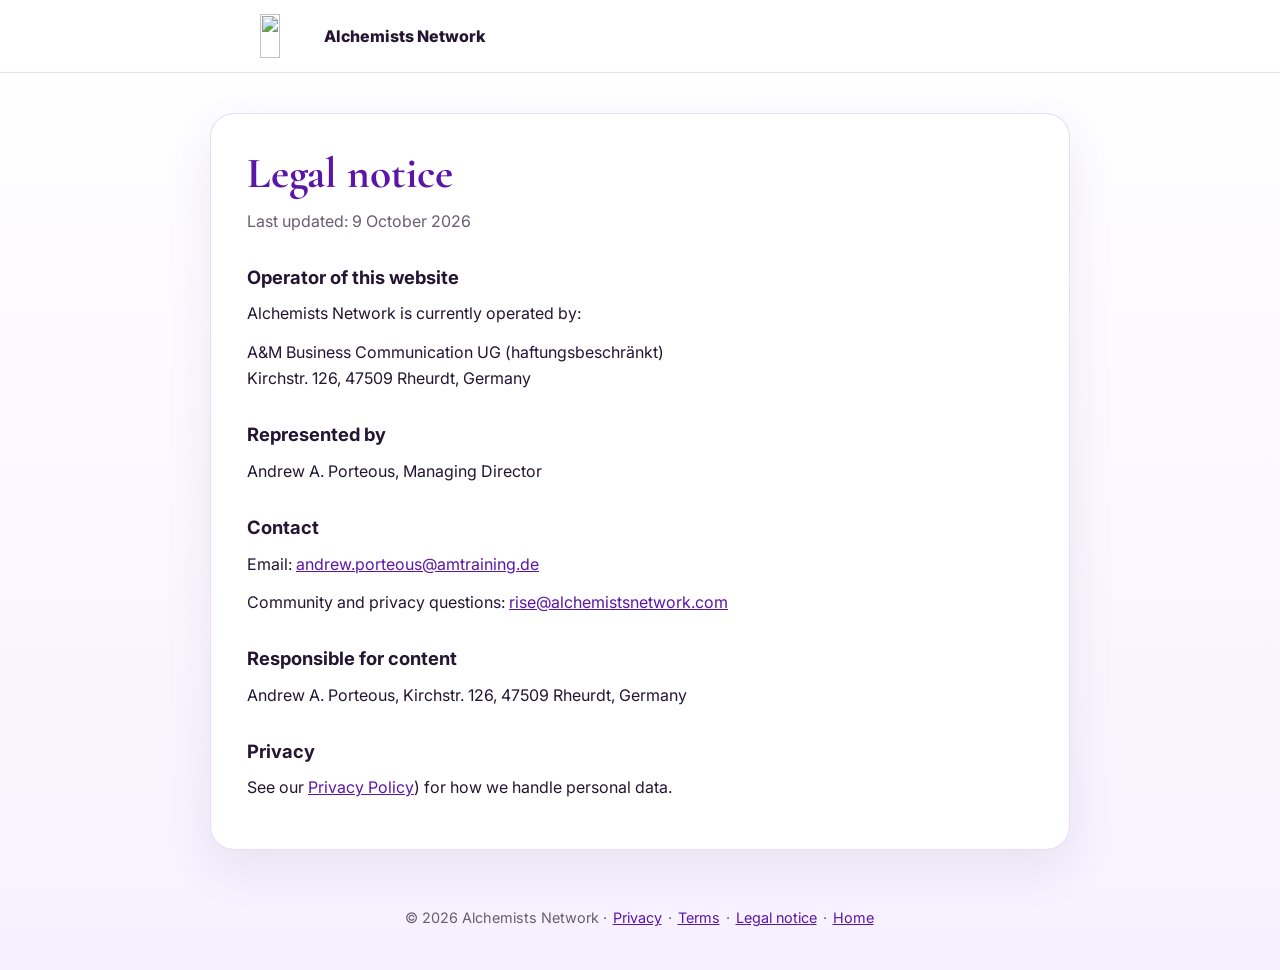
==== alchemists-network-site-v9/alchemists-network-site-v9/legal-notice/index.html @ aed64344 "Add files via upload" ====
<!doctype html>
<html lang="en">
<head>
  <meta charset="utf-8">
  <meta name="viewport" content="width=device-width,initial-scale=1">
  <title>Legal notice | Alchemists Network</title>
  <meta name="description" content="Legal notice (Impressum) for the Alchemists Network website.">
  <meta name="theme-color" content="#5b16a8">
  <link rel="preconnect" href="https://fonts.googleapis.com">
  <link rel="preconnect" href="https://fonts.gstatic.com" crossorigin>
  <link href="https://fonts.googleapis.com/css2?family=Cormorant+Garamond:wght@600;700&family=Inter:wght@400;600;800&display=swap" rel="stylesheet">
  <style>
    :root{--purple:#5b16a8;--violet:#8a2be2;--ink:#241633;--muted:#685d71;--soft:#f7f1ff;--border:rgba(91,22,168,.14)}
    *{box-sizing:border-box}
    body{margin:0;font-family:Inter,system-ui,-apple-system,"Segoe UI",sans-serif;color:var(--ink);background:linear-gradient(180deg,#fff 0%,var(--soft) 100%);line-height:1.65;min-height:100vh}
    a{color:var(--purple)}
    header{border-bottom:1px solid var(--border);background:#fff}
    .bar{width:min(calc(100% - 32px),760px);margin:0 auto;display:flex;align-items:center;height:72px}
    .bar a{text-decoration:none;color:var(--ink);font-weight:800;display:flex;align-items:center;gap:10px}
    .bar img{height:44px;width:auto}
    main{width:min(calc(100% - 32px),680px);margin:40px auto 56px;background:#fff;border:1px solid var(--border);border-radius:24px;padding:36px;box-shadow:0 18px 50px rgba(55,22,85,.08)}
    h1{font-family:"Cormorant Garamond",Georgia,serif;font-size:clamp(2rem,5vw,2.7rem);line-height:1.1;margin:0 0 10px;color:var(--purple)}
    p{margin:0 0 12px}
    .muted{color:var(--muted)}
    .btn{display:inline-flex;align-items:center;justify-content:center;min-height:48px;padding:13px 24px;border-radius:14px;background:var(--purple);color:#fff;font-weight:800;text-decoration:none}
    .btn:hover{background:var(--violet)}
    iframe{display:block;width:100%;min-height:820px;border:0;border-radius:14px;margin-top:8px}
    footer{text-align:center;color:var(--muted);font-size:.9rem;padding:0 16px 40px}
    @media(max-width:600px){main{padding:24px 16px;margin:24px auto 40px;border-radius:20px}iframe{min-height:900px}}
    .legal-page{width:min(calc(100% - 32px),860px)}
    .legal-page h2{font-size:1.15rem;margin:28px 0 8px}
    footer a{margin:0 2px}
  </style>
  
</head>
<body>
<header><div class="bar"><a href="/"><img src="/assets/logos/alchemists-network-header.webp" alt="" width="54" height="44"><span>Alchemists Network</span></a></div></header>
<main class="legal-page">
  <h1>Legal notice</h1>
  <p class="muted">Last updated: 9 October 2026</p>
  <h2>Operator of this website</h2>
  <p>Alchemists Network is currently operated by:</p>
  <p>A&amp;M Business Communication UG (haftungsbeschränkt)<br>Kirchstr. 126, 47509 Rheurdt, Germany</p>
  <h2>Represented by</h2>
  <p>Andrew A. Porteous, Managing Director</p>
  <h2>Contact</h2>
  <p>Email: <a href="mailto:andrew.porteous@amtraining.de">andrew.porteous@amtraining.de</a></p>
  <p>Community and privacy questions: <a href="mailto:rise@alchemistsnetwork.com">rise@alchemistsnetwork.com</a></p>
  <h2>Responsible for content</h2>
  <p>Andrew A. Porteous, Kirchstr. 126, 47509 Rheurdt, Germany</p>
  <h2>Privacy</h2>
  <p>See our <a href="/privacy/">Privacy Policy</a>) for how we handle personal data.</p>
</main>
<footer>&copy; <span id="y"></span> Alchemists Network &middot; <a href="/privacy/">Privacy</a> &middot; <a href="/terms/">Terms</a> &middot; <a href="/legal-notice/">Legal notice</a> &middot; <a href="/">Home</a></footer>
<script>document.getElementById('y').textContent=new Date().getFullYear();</script>
</body>
</html>
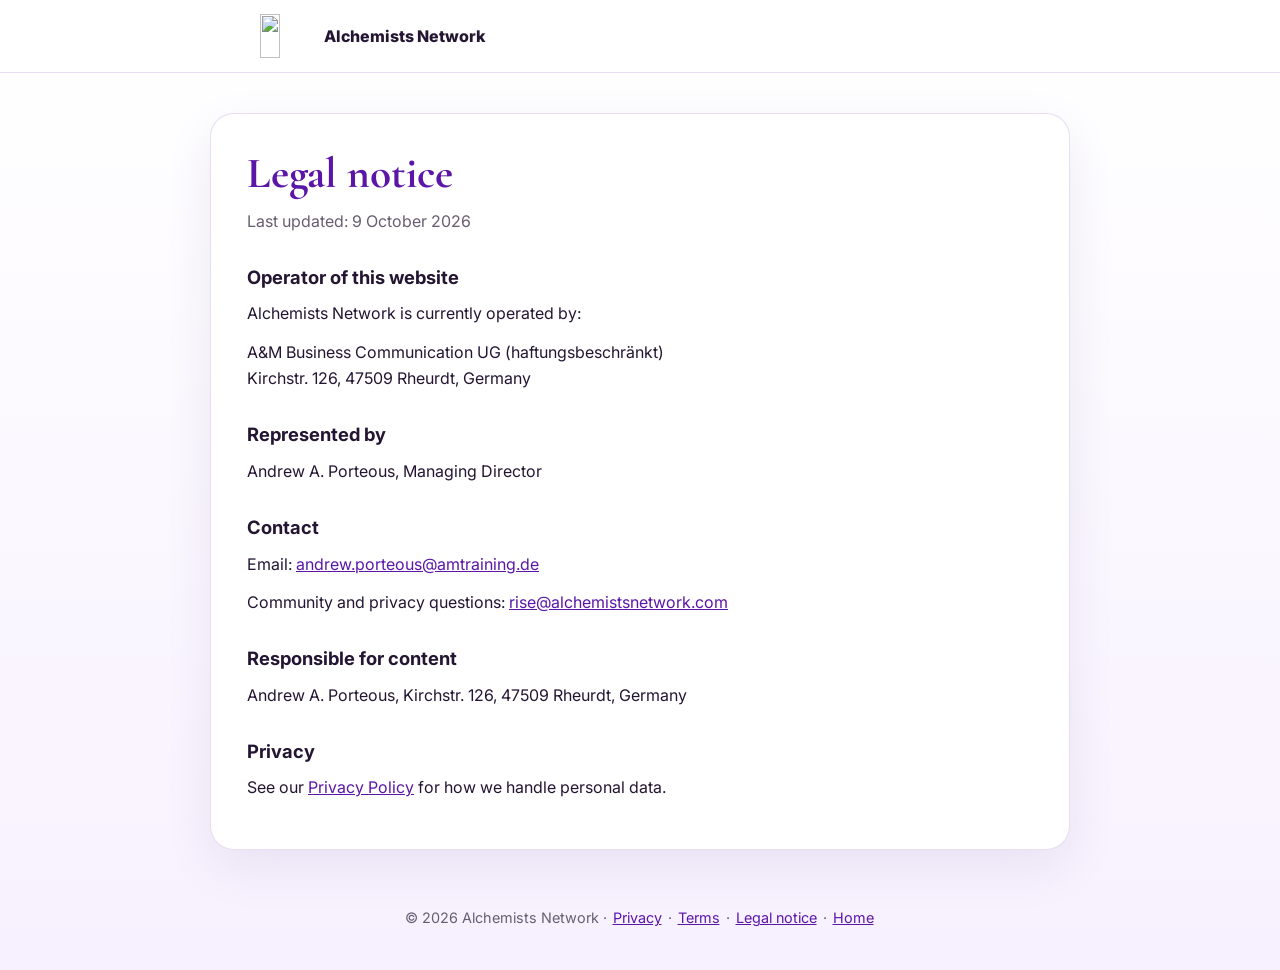
==== commit 93c8a798: "Legal notice: remove stray ')' after Privacy Policy" ====
--- a/alchemists-network-site-v9/alchemists-network-site-v9/legal-notice/index.html
+++ b/alchemists-network-site-v9/alchemists-network-site-v9/legal-notice/index.html
@@ -49,7 +49,7 @@
   <h2>Responsible for content</h2>
   <p>Andrew A. Porteous, Kirchstr. 126, 47509 Rheurdt, Germany</p>
   <h2>Privacy</h2>
-  <p>See our <a href="/privacy/">Privacy Policy</a>) for how we handle personal data.</p>
+  <p>See our <a href="/privacy/">Privacy Policy</a> for how we handle personal data.</p>
 </main>
 <footer>&copy; <span id="y"></span> Alchemists Network &middot; <a href="/privacy/">Privacy</a> &middot; <a href="/terms/">Terms</a> &middot; <a href="/legal-notice/">Legal notice</a> &middot; <a href="/">Home</a></footer>
 <script>document.getElementById('y').textContent=new Date().getFullYear();</script>
